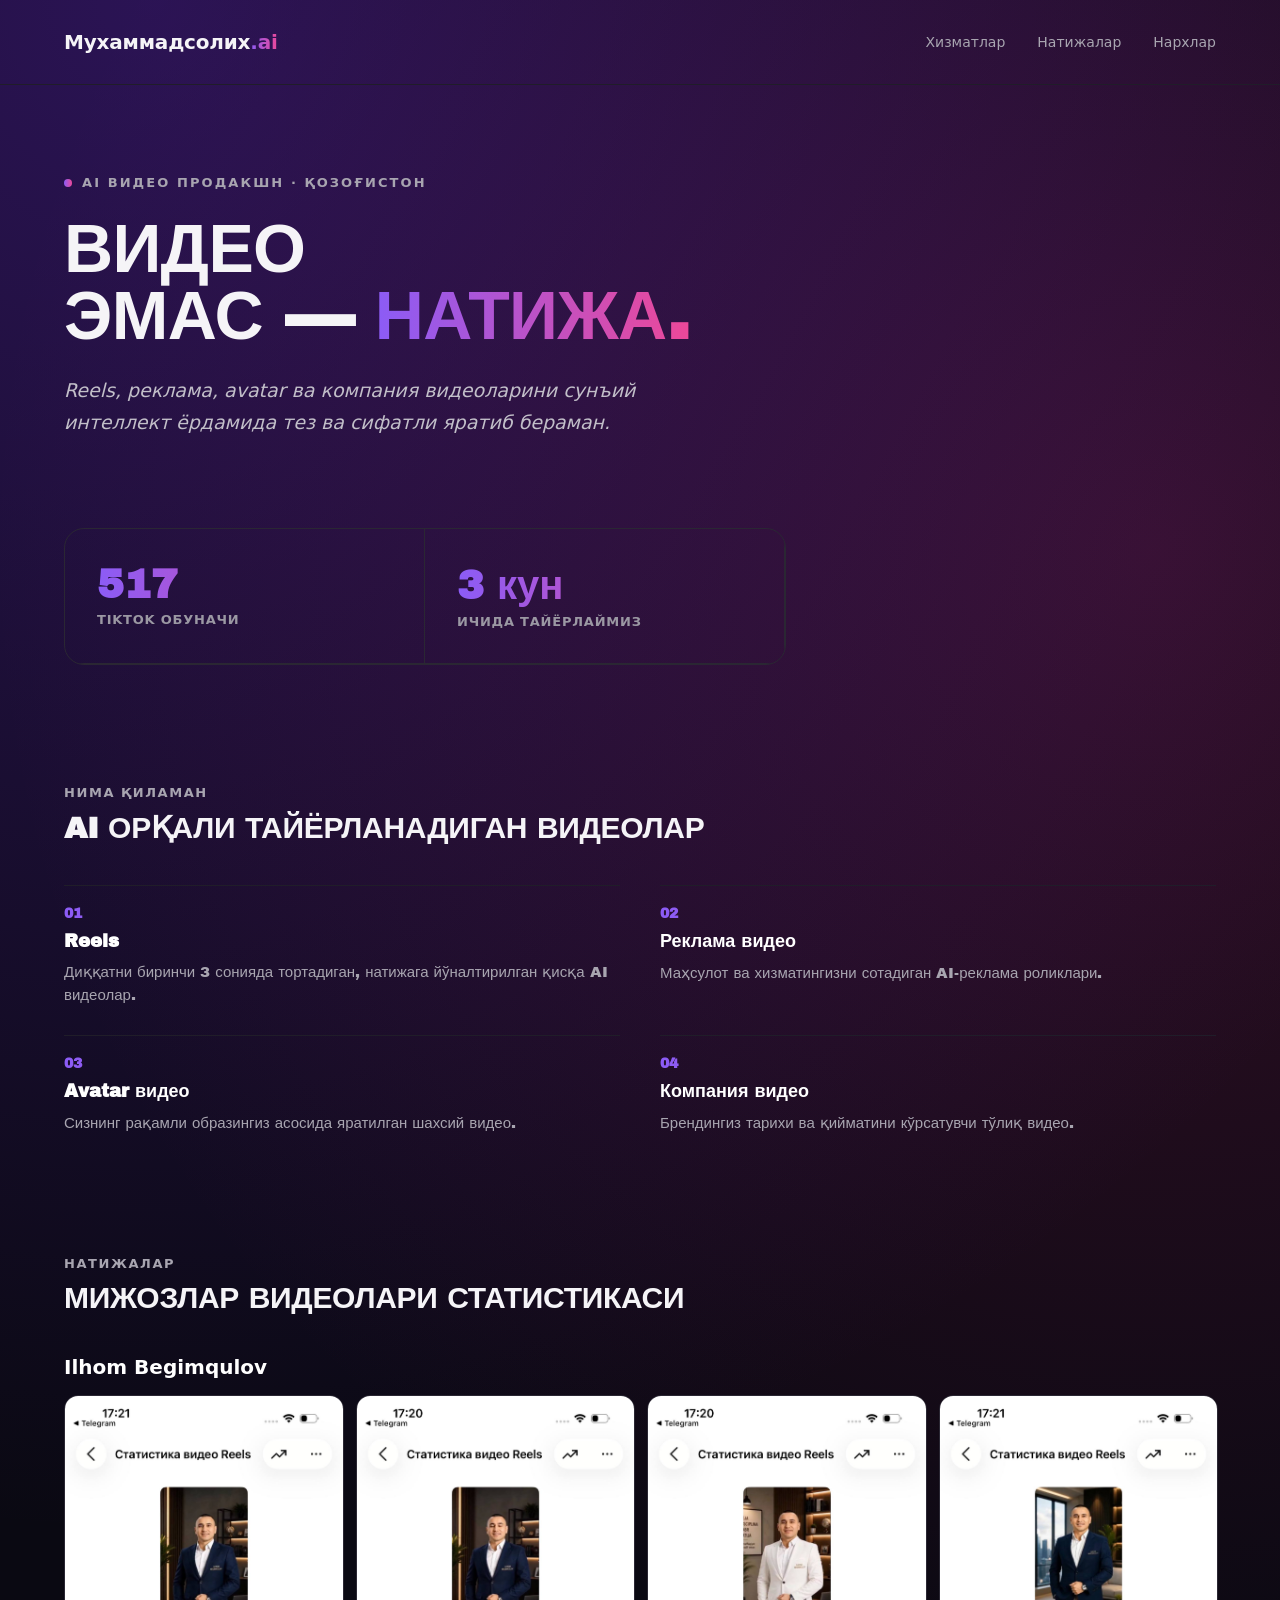
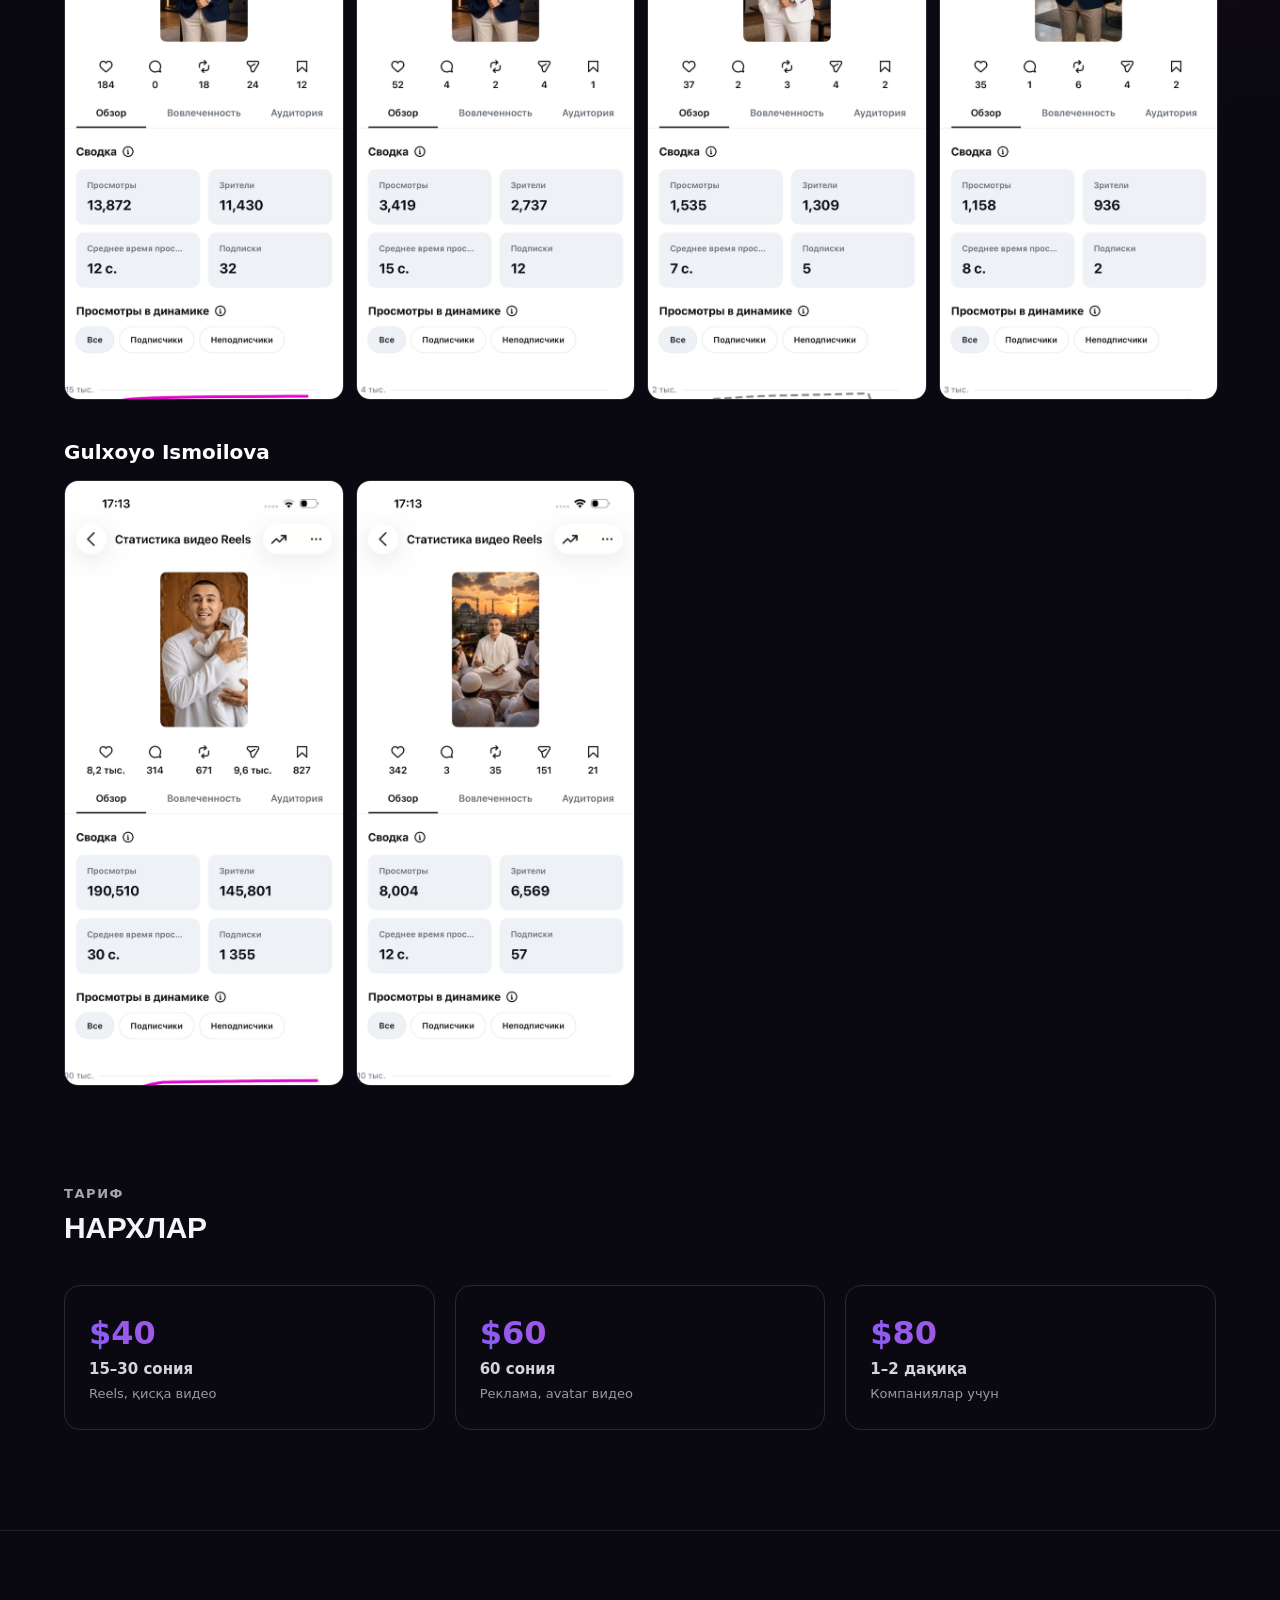
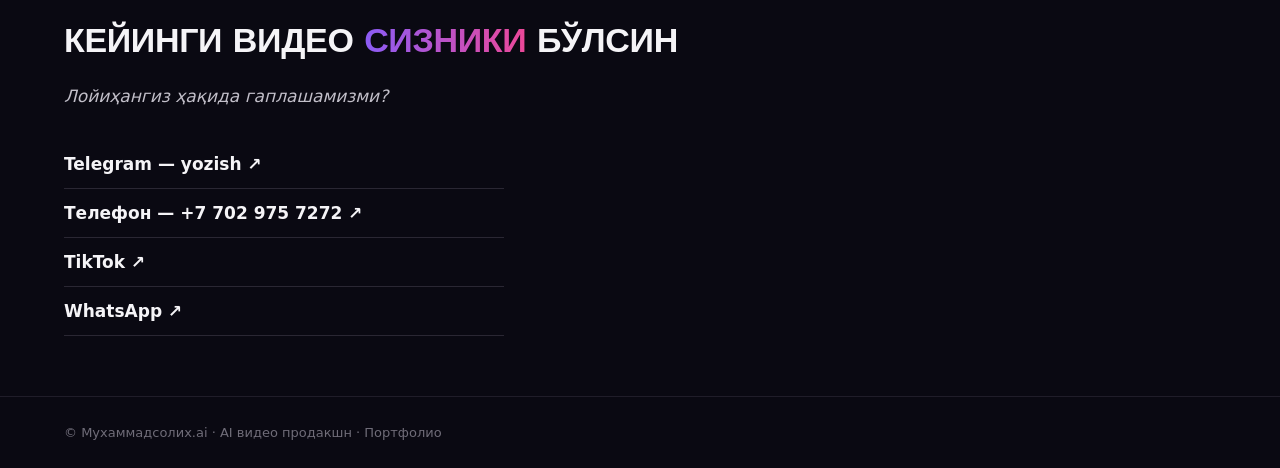
==== index.html @ e2b9514f "Add files via upload" ====
<!doctype html>
<html lang="uz">
<head>
<meta charset="utf-8">
<meta name="viewport" content="width=device-width, initial-scale=1.0">
<title>Мухаммадсолих.ai</title>
<link rel="preconnect" href="https://fonts.googleapis.com">
<link rel="stylesheet" href="https://fonts.googleapis.com/css2?family=Archivo+Black&family=Inter:ital,wght@0,400;0,600;0,700;1,400&display=swap">
<style>
  body { margin: 0; background: #0a0912; font-family: 'Archivo Black', Arial, sans-serif; color: #f5f4f7; }
  a { color: inherit; text-decoration: none; }
  .body-font { font-family: -apple-system, 'Inter var', system-ui, sans-serif; }
  .nav-link { color: #a8a5b0; transition: color .15s; font-family: -apple-system, 'Inter var', system-ui, sans-serif; }
  .nav-link:hover { color: #ffffff; }
  .grad { background: linear-gradient(90deg, #8b5cf6, #ec4899); -webkit-background-clip: text; background-clip: text; color: transparent; }
  .row-link { border-bottom: 1px solid #2a2733; transition: opacity .15s; font-family: -apple-system, 'Inter var', system-ui, sans-serif; }
  .row-link:hover { opacity: 0.6; }
  .price-card { border: 1px solid #2a2733; transition: border-color .15s; }
  .price-card:hover { border-color: #8b5cf655; }
  img { max-width: 100%; }
  @media (max-width: 760px) {
    header, section, footer { padding-left: 20px !important; padding-right: 20px !important; }
    header { flex-direction: column; align-items: flex-start !important; gap: 14px; padding-top: 22px !important; padding-bottom: 22px !important; }
    nav { gap: 20px !important; }
    h1 { font-size: 46px !important; }
    h2 { font-size: 24px !important; }
    section { padding-top: 50px !important; padding-bottom: 50px !important; }
    .g-svc, .g-price { grid-template-columns: 1fr !important; }
    .g-case { grid-template-columns: repeat(2, minmax(0, 1fr)) !important; }
    .stat-box > div { padding: 24px 18px !important; }
    .stat-box .grad { font-size: 30px !important; }
  }
</style>
</head>
<body>
<div style="width: 100%; min-height: 100%; box-sizing: border-box; display: flex; flex-direction: column; background: radial-gradient(circle at 12% 0%, #6d28d955, transparent 40%), radial-gradient(circle at 90% 15%, #db277733, transparent 35%), #0a0912;">

  <!-- HEADER -->
  <header style="width: 100%; box-sizing: border-box; padding: 30px 64px; display: flex; align-items: center; justify-content: space-between; border-bottom: 1px solid #201d29;">
    <div style="font-size: 20px; font-weight: 900; letter-spacing: -0.01em;" class="body-font">Мухаммадсолих<span class="grad">.ai</span></div>
    <nav style="display: flex; gap: 32px; align-items: center;">
      <a href="#services" class="nav-link" style="font-size: 14px;">Хизматлар</a>
      <a href="#cases" class="nav-link" style="font-size: 14px;">Натижалар</a>
      <a href="#pricing" class="nav-link" style="font-size: 14px;">Нархлар</a>
    </nav>
  </header>

  <!-- HERO -->
  <section style="width: 100%; box-sizing: border-box; padding: 90px 64px 70px; display: flex; flex-direction: column; align-items: flex-start; gap: 26px; max-width: 920px;">
    <div style="display: flex; align-items: center; gap: 10px;">
      <div style="width: 8px; height: 8px; border-radius: 50%; background: linear-gradient(90deg, #8b5cf6, #ec4899);"></div>
      <div class="body-font" style="font-size: 13px; font-weight: 700; letter-spacing: 0.16em; text-transform: uppercase; color: #a8a5b0;">AI видео продакшн · Қозоғистон</div>
    </div>
    <h1 style="margin: 0; font-size: 68px; line-height: 0.98; letter-spacing: -0.01em; text-transform: uppercase;">ВИДЕО<br>ЭМАС — <span class="grad">НАТИЖА.</span></h1>
    <p style="margin: 0; font-size: 19px; line-height: 1.65; color: #c2bfc9; max-width: 640px; font-style: italic;" class="body-font">Reels, реклама, avatar ва компания видеоларини сунъий интеллект ёрдамида тез ва сифатли яратиб бераман.</p>
  </section>

  <!-- STATS -->
  <section style="width: 100%; box-sizing: border-box; padding: 20px 64px 100px;">
    <div class="stat-box" style="display: grid; grid-template-columns: repeat(2, minmax(0, 1fr)); border: 1px solid #2a2733; border-radius: 20px; overflow: hidden; max-width: 720px;">
      <div style="padding: 34px 32px; border-right: 1px solid #2a2733; border-bottom: 1px solid #2a2733;">
        <div class="grad" style="font-size: 40px; font-weight: 900;">517</div>
        <div class="body-font" style="font-size: 13px; font-weight: 700; letter-spacing: 0.06em; text-transform: uppercase; color: #9b98a3; margin-top: 6px;">TikTok обуначи</div>
      </div>
      <div style="padding: 34px 32px; border-right: 1px solid #2a2733; border-bottom: 1px solid #2a2733;">
        <div class="grad" style="font-size: 40px; font-weight: 900;">3 кун</div>
        <div class="body-font" style="font-size: 13px; font-weight: 700; letter-spacing: 0.06em; text-transform: uppercase; color: #9b98a3; margin-top: 6px;">Ичида тайёрлаймиз</div>
      </div>
    </div>
  </section>

  <!-- SERVICES -->
  <section id="services" style="width: 100%; box-sizing: border-box; padding: 20px 64px 100px; display: flex; flex-direction: column; gap: 40px;">
    <div style="display: flex; flex-direction: column; gap: 10px;">
      <div class="body-font" style="font-size: 13px; font-weight: 700; letter-spacing: 0.12em; text-transform: uppercase; color: #a8a5b0;">Нима қиламан</div>
      <h2 style="margin: 0; font-size: 30px; text-transform: uppercase; letter-spacing: -0.01em;">AI орқали тайёрланадиган видеолар</h2>
    </div>
    <div class="g-svc" style="display: grid; grid-template-columns: repeat(2, minmax(0, 1fr)); gap: 28px 40px;" class="body-font">
      <div style="display: flex; flex-direction: column; gap: 10px; padding-top: 20px; border-top: 1px solid #201d29;">
        <div class="grad" style="font-size: 14px; font-weight: 800;">01</div>
        <div style="font-size: 18px; font-weight: 700; color: #ffffff;">Reels</div>
        <div style="font-size: 15px; line-height: 1.55; color: #a8a5b0;">Диққатни биринчи 3 сонияда тортадиган, натижага йўналтирилган қисқа AI видеолар.</div>
      </div>
      <div style="display: flex; flex-direction: column; gap: 10px; padding-top: 20px; border-top: 1px solid #201d29;">
        <div class="grad" style="font-size: 14px; font-weight: 800;">02</div>
        <div style="font-size: 18px; font-weight: 700; color: #ffffff;">Реклама видео</div>
        <div style="font-size: 15px; line-height: 1.55; color: #a8a5b0;">Маҳсулот ва хизматингизни сотадиган AI-реклама роликлари.</div>
      </div>
      <div style="display: flex; flex-direction: column; gap: 10px; padding-top: 20px; border-top: 1px solid #201d29;">
        <div class="grad" style="font-size: 14px; font-weight: 800;">03</div>
        <div style="font-size: 18px; font-weight: 700; color: #ffffff;">Avatar видео</div>
        <div style="font-size: 15px; line-height: 1.55; color: #a8a5b0;">Сизнинг рақамли образингиз асосида яратилган шахсий видео.</div>
      </div>
      <div style="display: flex; flex-direction: column; gap: 10px; padding-top: 20px; border-top: 1px solid #201d29;">
        <div class="grad" style="font-size: 14px; font-weight: 800;">04</div>
        <div style="font-size: 18px; font-weight: 700; color: #ffffff;">Компания видео</div>
        <div style="font-size: 15px; line-height: 1.55; color: #a8a5b0;">Брендингиз тарихи ва қийматини кўрсатувчи тўлиқ видео.</div>
      </div>
    </div>
  </section>

  <!-- CASES -->
  <section id="cases" style="width: 100%; box-sizing: border-box; padding: 20px 64px 100px; display: flex; flex-direction: column; gap: 40px;">
    <div style="display: flex; flex-direction: column; gap: 10px;">
      <div class="body-font" style="font-size: 13px; font-weight: 700; letter-spacing: 0.12em; text-transform: uppercase; color: #a8a5b0;">Натижалар</div>
      <h2 style="margin: 0; font-size: 30px; text-transform: uppercase; letter-spacing: -0.01em;">Мижозлар видеолари статистикаси</h2>
    </div>
    <div style="display: flex; flex-direction: column; gap: 40px;" class="body-font">
      <div style="display: flex; flex-direction: column; gap: 16px;">
        <div style="font-size: 20px; font-weight: 700; color: #ffffff;">Ilhom Begimqulov</div>
        <div class="g-case" style="display: grid; grid-template-columns: repeat(4, minmax(0, 1fr)); gap: 14px;">
          <img src="[data-uri]" style="width: 100%; height: auto; border-radius: 14px; border: 1px solid #2a2733; display: block; pointer-events: none;">
          <img src="[data-uri]" style="width: 100%; height: auto; border-radius: 14px; border: 1px solid #2a2733; display: block; pointer-events: none;">
          <img src="[data-uri]" style="width: 100%; height: auto; border-radius: 14px; border: 1px solid #2a2733; display: block; pointer-events: none;">
          <img src="[data-uri]" style="width: 100%; height: auto; border-radius: 14px; border: 1px solid #2a2733; display: block; pointer-events: none;">
        </div>
      </div>
      <div style="display: flex; flex-direction: column; gap: 16px;">
        <div style="font-size: 20px; font-weight: 700; color: #ffffff;">Gulxoyo Ismoilova</div>
        <div class="g-case" style="display: grid; grid-template-columns: repeat(4, minmax(0, 1fr)); gap: 14px;">
          <img src="[data-uri]" style="width: 100%; height: auto; border-radius: 14px; border: 1px solid #2a2733; display: block; pointer-events: none;">
          <img src="[data-uri]" style="width: 100%; height: auto; border-radius: 14px; border: 1px solid #2a2733; display: block; pointer-events: none;">
        </div>
      </div>
    </div>
  </section>

  <!-- PRICING -->
  <section id="pricing" style="width: 100%; box-sizing: border-box; padding: 0 64px 100px; display: flex; flex-direction: column; gap: 40px;" class="body-font">
    <div style="display: flex; flex-direction: column; gap: 10px;">
      <div style="font-size: 13px; font-weight: 700; letter-spacing: 0.12em; text-transform: uppercase; color: #a8a5b0;">Тариф</div>
      <h2 style="margin: 0; font-size: 30px; text-transform: uppercase; letter-spacing: -0.01em; font-family: 'Archivo Black', Arial, sans-serif; color: #f5f4f7;">Нархлар</h2>
    </div>
    <div class="g-price" style="display: grid; grid-template-columns: repeat(3, minmax(0, 1fr)); gap: 20px;">
      <div class="price-card" style="display: flex; flex-direction: column; gap: 8px; padding: 28px 24px; border-radius: 16px;">
        <div class="grad" style="font-size: 32px; font-weight: 900;">$40</div>
        <div style="font-size: 15px; color: #d6d3dc; font-weight: 700;">15–30 сония</div>
        <div style="font-size: 13px; color: #9b98a3;">Reels, қисқа видео</div>
      </div>
      <div class="price-card" style="display: flex; flex-direction: column; gap: 8px; padding: 28px 24px; border-radius: 16px;">
        <div class="grad" style="font-size: 32px; font-weight: 900;">$60</div>
        <div style="font-size: 15px; color: #d6d3dc; font-weight: 700;">60 сония</div>
        <div style="font-size: 13px; color: #9b98a3;">Реклама, avatar видео</div>
      </div>
      <div class="price-card" style="display: flex; flex-direction: column; gap: 8px; padding: 28px 24px; border-radius: 16px;">
        <div class="grad" style="font-size: 32px; font-weight: 900;">$80</div>
        <div style="font-size: 15px; color: #d6d3dc; font-weight: 700;">1–2 дақиқа</div>
        <div style="font-size: 13px; color: #9b98a3;">Компаниялар учун</div>
      </div>
    </div>
  </section>

  <!-- CONTACT -->
  <section id="contact" style="width: 100%; box-sizing: border-box; padding: 90px 64px 60px; display: flex; flex-direction: column; gap: 26px; border-top: 1px solid #201d29;">
    <h2 style="margin: 0; font-size: 34px; text-transform: uppercase; letter-spacing: -0.01em; max-width: 620px;">Кейинги видео <span class="grad">сизники</span> бўлсин</h2>
    <p class="body-font" style="margin: 0; font-size: 17px; color: #c2bfc9; font-style: italic;">Лойиҳангиз ҳақида гаплашамизми?</p>
    <div style="display: flex; flex-direction: column; gap: 0; max-width: 440px; margin-top: 8px;" class="body-font">
      <a href="https://t.me/M2013M01" class="row-link" style="font-size: 17px; font-weight: 600; padding: 14px 0; color: #f5f4f7;">Telegram — yozish ↗</a>
      <a href="tel:+77029757272" class="row-link" style="font-size: 17px; font-weight: 600; padding: 14px 0; color: #f5f4f7;">Телефон — +7 702 975 7272 ↗</a>
      <a href="https://www.tiktok.com/@muhammadsolih.ai" class="row-link" style="font-size: 17px; font-weight: 600; padding: 14px 0; color: #f5f4f7;">TikTok ↗</a>
      <a href="https://wa.me/qr/QH7MLJW7DTNBD1" class="row-link" style="font-size: 17px; font-weight: 600; padding: 14px 0; color: #f5f4f7;">WhatsApp ↗</a>
    </div>
  </section>

  <!-- FOOTER -->
  <footer style="width: 100%; box-sizing: border-box; padding: 28px 64px; display: flex; align-items: center; justify-content: space-between; border-top: 1px solid #201d29;" class="body-font">
    <div style="font-size: 13px; color: #6f6c78;">© Мухаммадсолих.ai · AI видео продакшн · Портфолио</div>
  </footer>

</div>
</body>
</html>
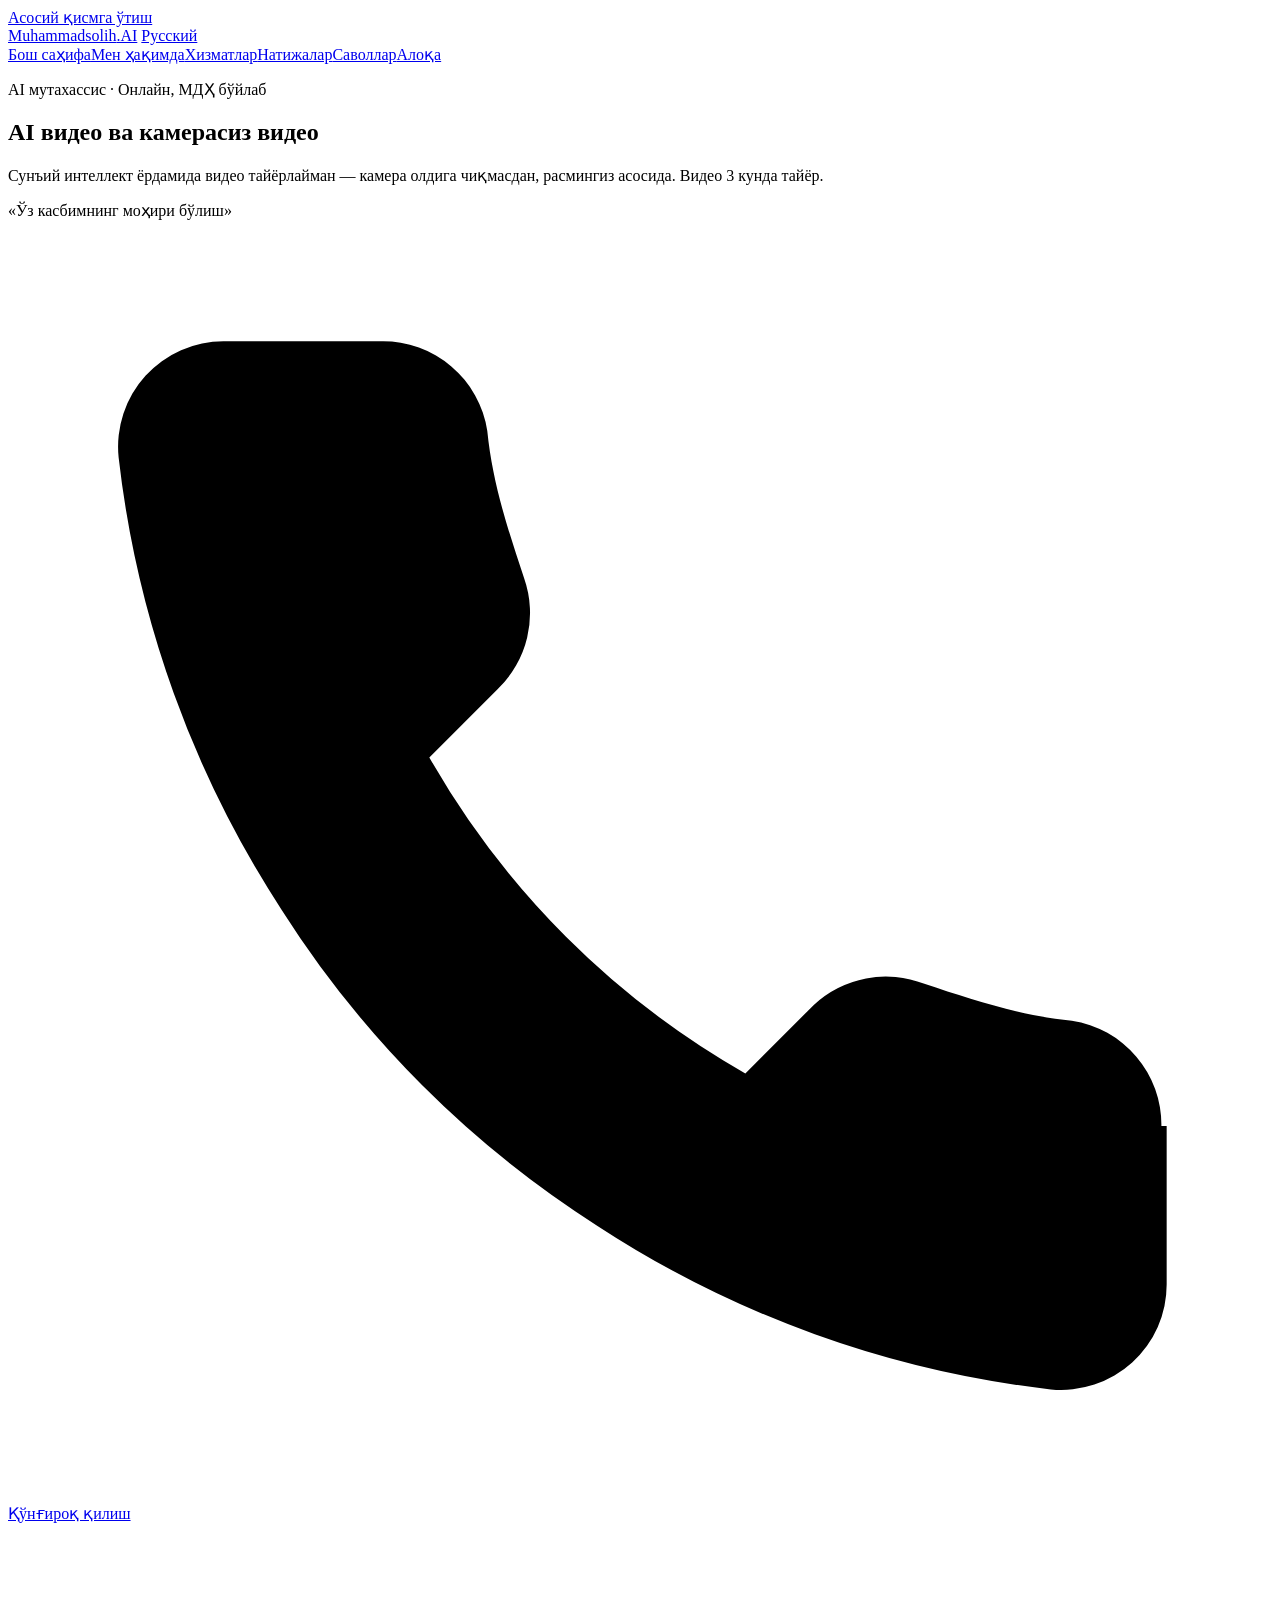
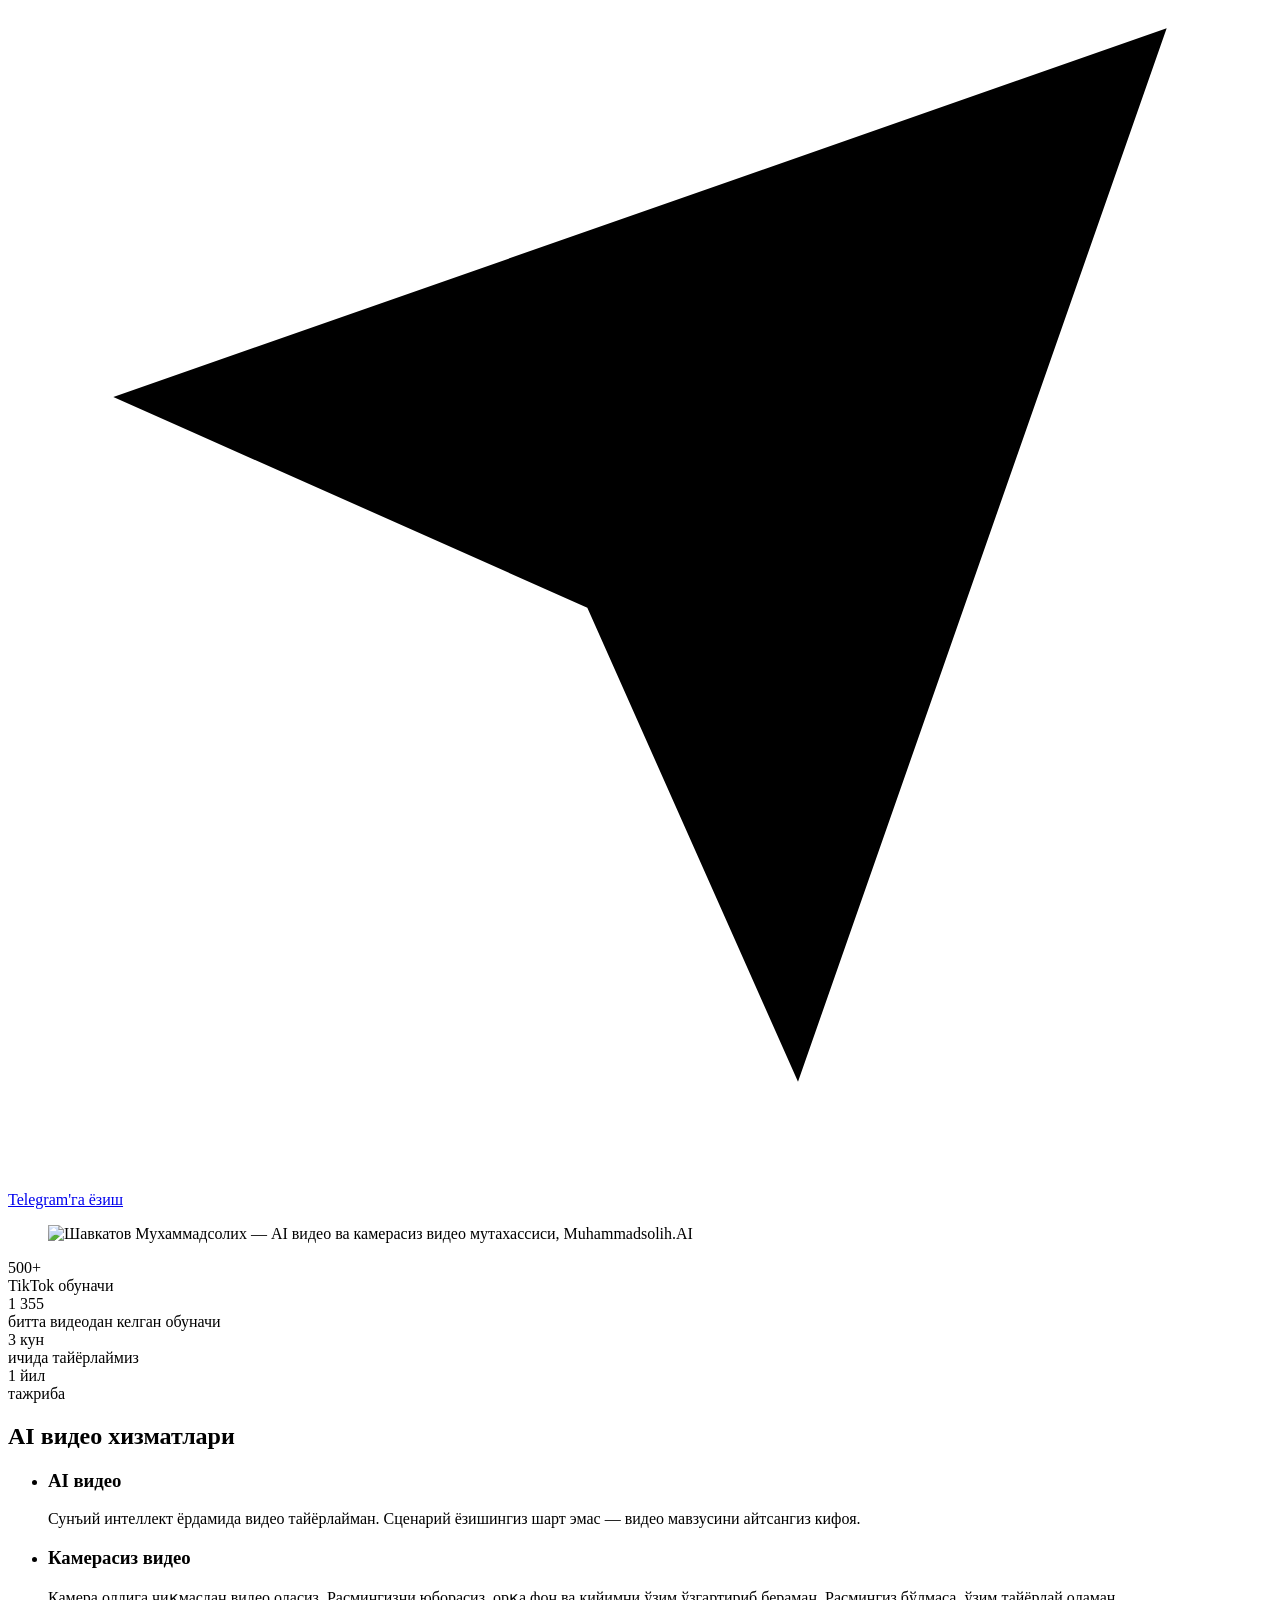
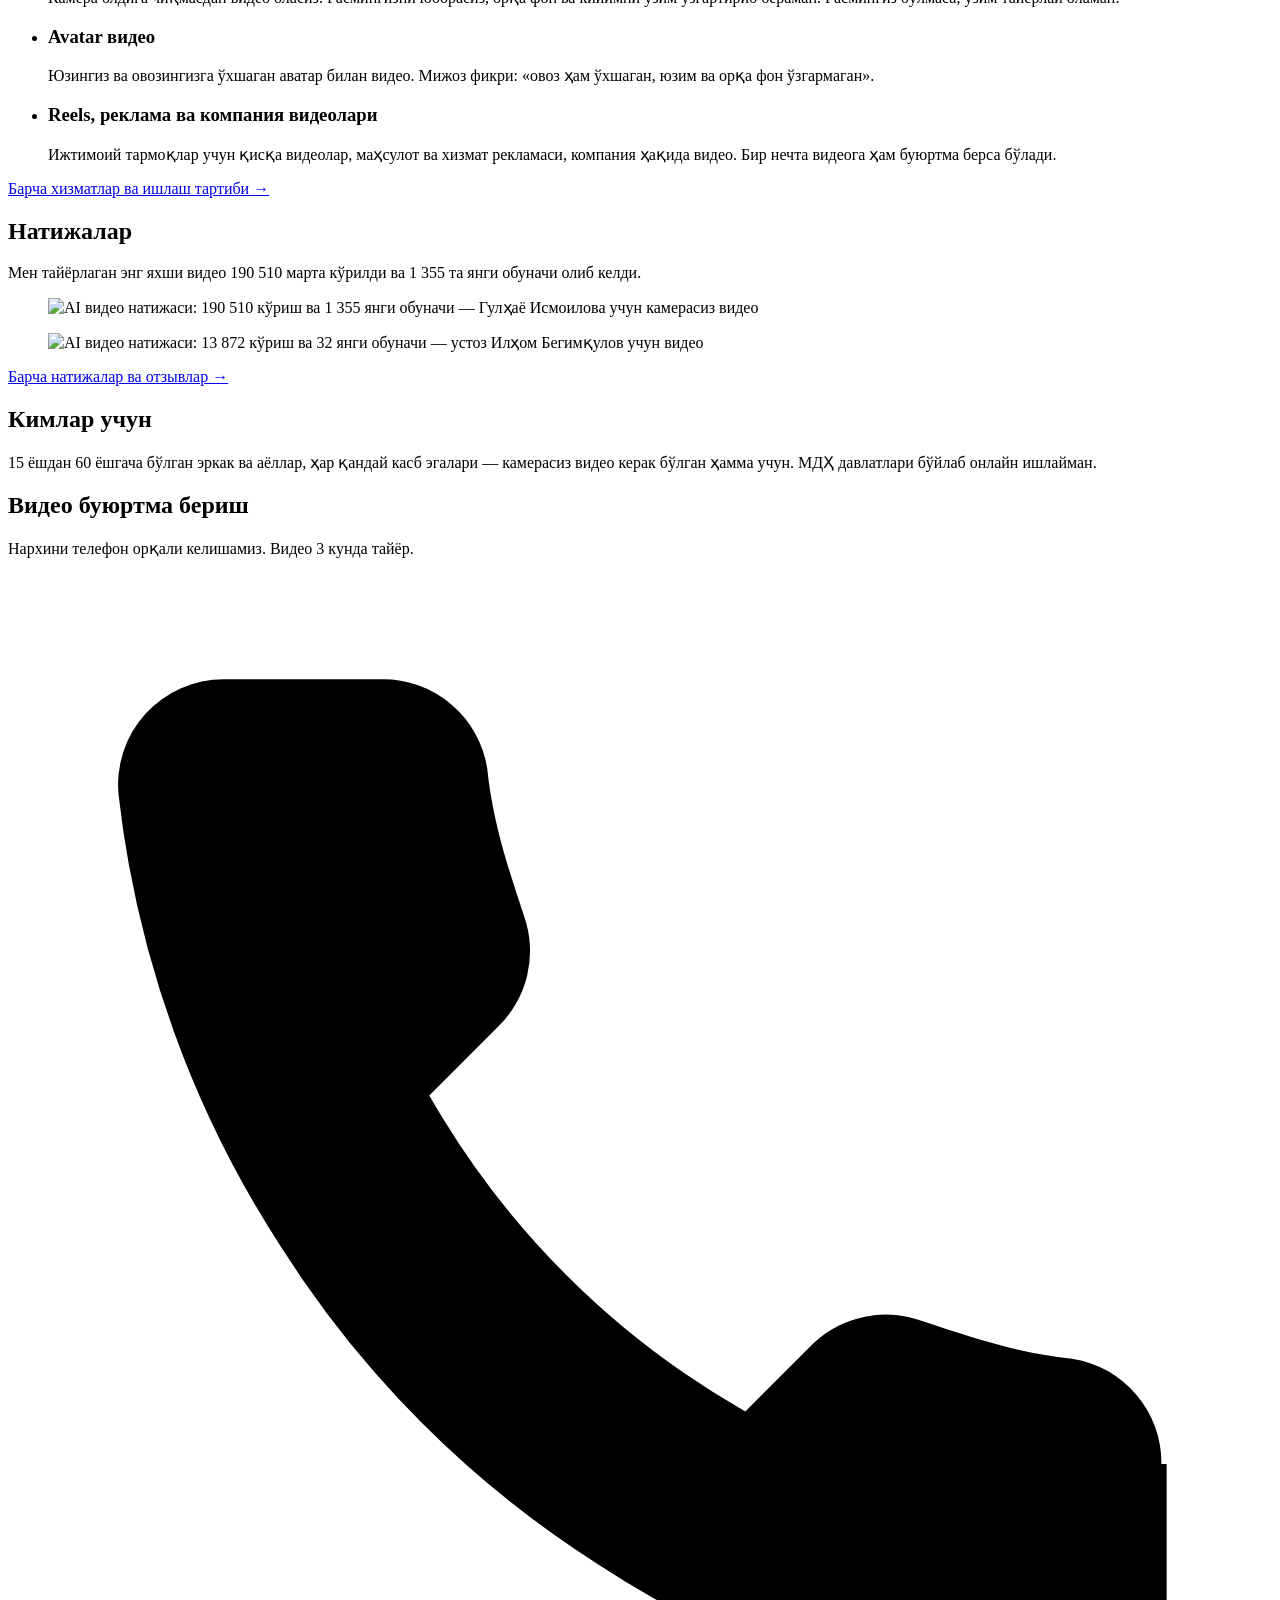
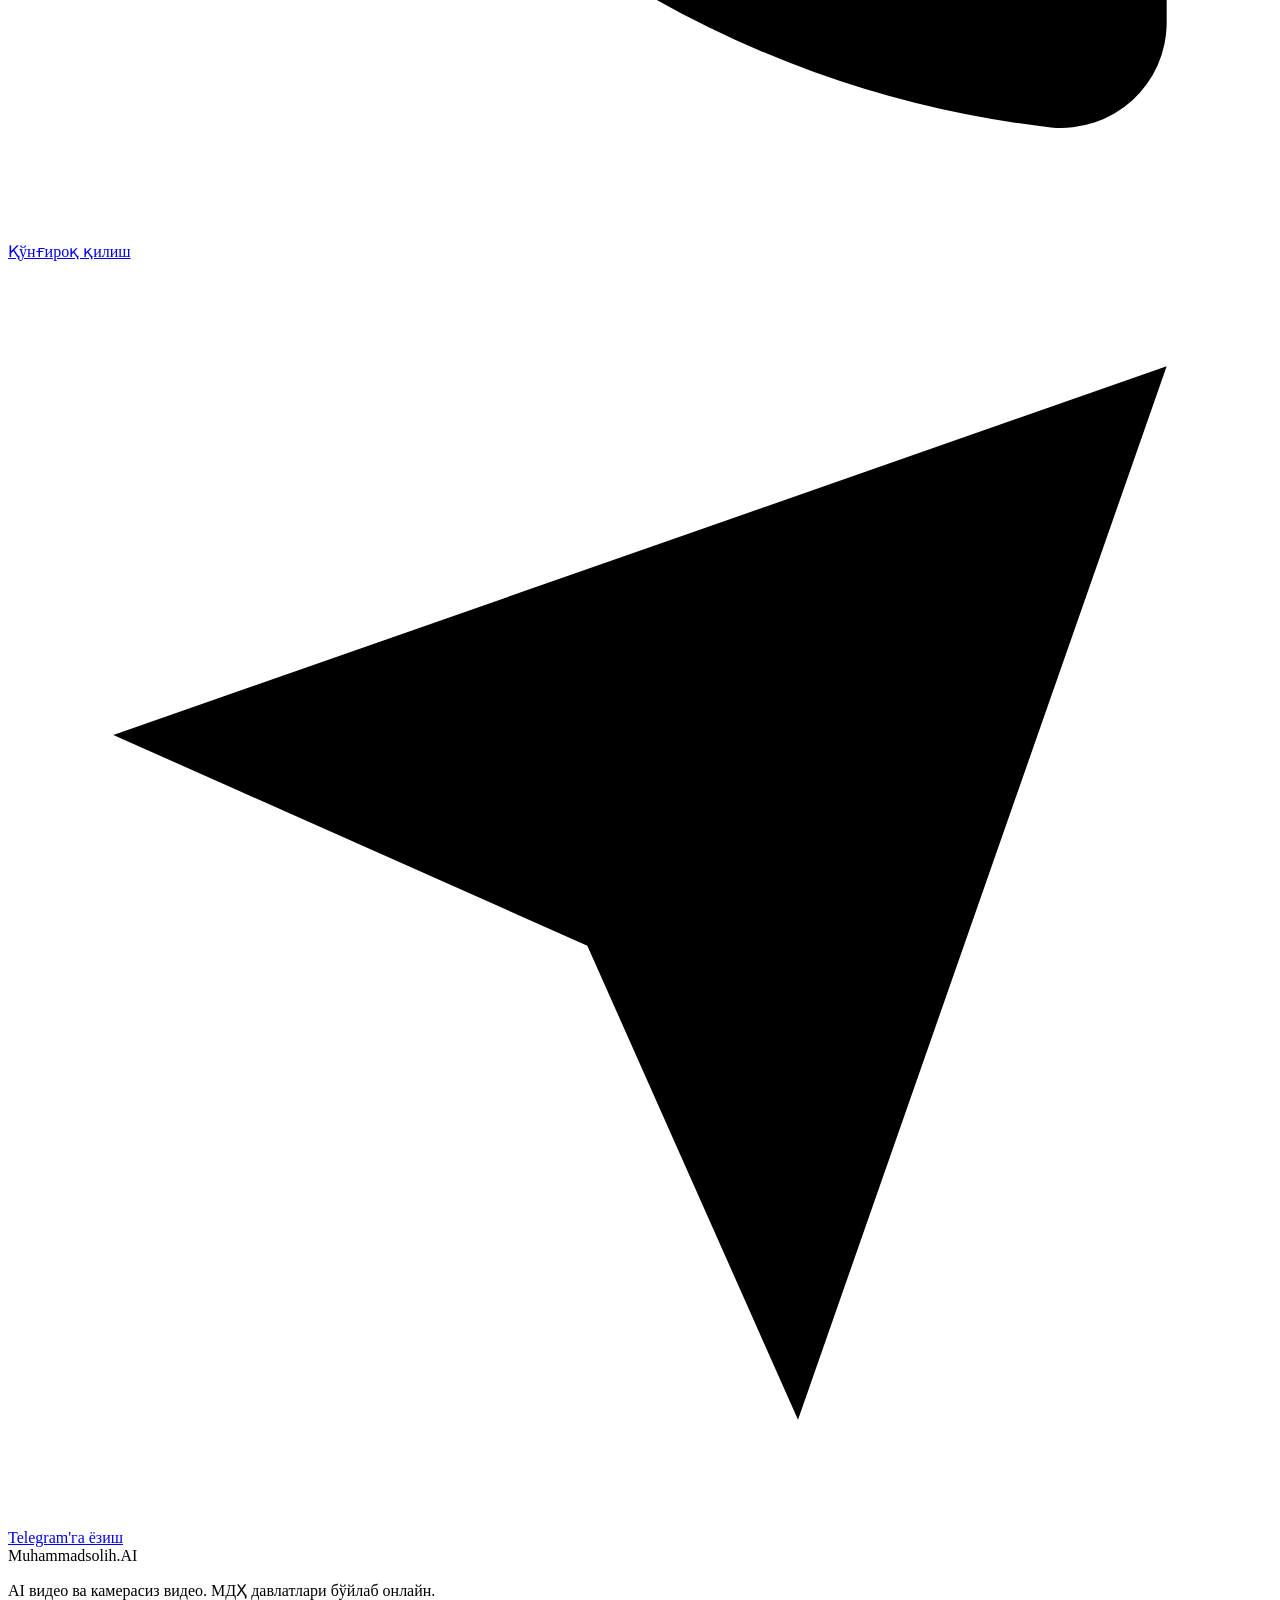
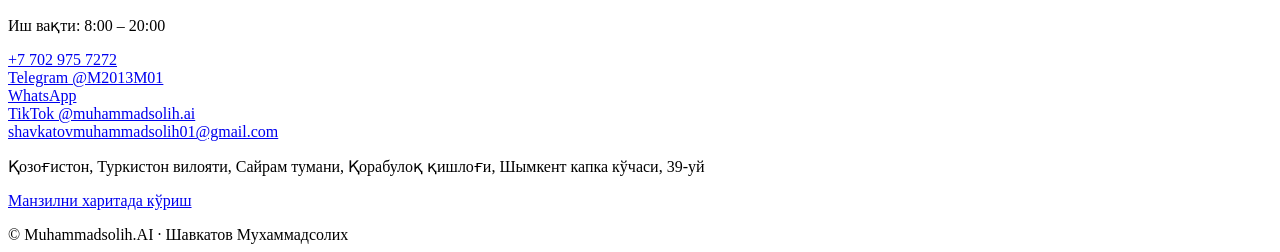
==== commit 5a1f0cb4: "Add files via upload" ====
--- a/index.html
+++ b/index.html
@@ -2,171 +2,83 @@
 <html lang="uz">
 <head>
 <meta charset="utf-8">
-<meta name="viewport" content="width=device-width, initial-scale=1.0">
-<title>Мухаммадсолих.ai</title>
-<link rel="preconnect" href="https://fonts.googleapis.com">
-<link rel="stylesheet" href="https://fonts.googleapis.com/css2?family=Archivo+Black&family=Inter:ital,wght@0,400;0,600;0,700;1,400&display=swap">
-<style>
-  body { margin: 0; background: #0a0912; font-family: 'Archivo Black', Arial, sans-serif; color: #f5f4f7; }
-  a { color: inherit; text-decoration: none; }
-  .body-font { font-family: -apple-system, 'Inter var', system-ui, sans-serif; }
-  .nav-link { color: #a8a5b0; transition: color .15s; font-family: -apple-system, 'Inter var', system-ui, sans-serif; }
-  .nav-link:hover { color: #ffffff; }
-  .grad { background: linear-gradient(90deg, #8b5cf6, #ec4899); -webkit-background-clip: text; background-clip: text; color: transparent; }
-  .row-link { border-bottom: 1px solid #2a2733; transition: opacity .15s; font-family: -apple-system, 'Inter var', system-ui, sans-serif; }
-  .row-link:hover { opacity: 0.6; }
-  .price-card { border: 1px solid #2a2733; transition: border-color .15s; }
-  .price-card:hover { border-color: #8b5cf655; }
-  img { max-width: 100%; }
-  @media (max-width: 760px) {
-    header, section, footer { padding-left: 20px !important; padding-right: 20px !important; }
-    header { flex-direction: column; align-items: flex-start !important; gap: 14px; padding-top: 22px !important; padding-bottom: 22px !important; }
-    nav { gap: 20px !important; }
-    h1 { font-size: 46px !important; }
-    h2 { font-size: 24px !important; }
-    section { padding-top: 50px !important; padding-bottom: 50px !important; }
-    .g-svc, .g-price { grid-template-columns: 1fr !important; }
-    .g-case { grid-template-columns: repeat(2, minmax(0, 1fr)) !important; }
-    .stat-box > div { padding: 24px 18px !important; }
-    .stat-box .grad { font-size: 30px !important; }
-  }
-</style>
+<meta name="viewport" content="width=device-width, initial-scale=1">
+<title>AI видео ва камерасиз видео — Muhammadsolih.AI</title>
+<meta name="description" content="AI видео ва камерасиз видео тайёрлаш: расмингиздан видео, avatar, reels. 3 кунда тайёр. МДҲ бўйлаб онлайн. Телефон: +7 702 975 7272.">
+<link rel="canonical" href="https://magical-tiramisu-feb652.netlify.app/">
+<link rel="alternate" hreflang="uz" href="https://magical-tiramisu-feb652.netlify.app/">
+<link rel="alternate" hreflang="ru" href="https://magical-tiramisu-feb652.netlify.app/ru/">
+<link rel="alternate" hreflang="x-default" href="https://magical-tiramisu-feb652.netlify.app/">
+<meta name="robots" content="index, follow">
+<meta name="author" content="Шавкатов Мухаммадсолих">
+<meta name="theme-color" content="#0a0912">
+<meta property="og:type" content="website">
+<meta property="og:site_name" content="Muhammadsolih.AI">
+<meta property="og:title" content="AI видео ва камерасиз видео — Muhammadsolih.AI">
+<meta property="og:description" content="AI видео ва камерасиз видео тайёрлаш: расмингиздан видео, avatar, reels. 3 кунда тайёр. МДҲ бўйлаб онлайн. Телефон: +7 702 975 7272.">
+<meta property="og:url" content="https://magical-tiramisu-feb652.netlify.app/">
+<meta property="og:image" content="https://magical-tiramisu-feb652.netlify.app/images/og-image.jpg">
+<meta property="og:image:width" content="1200">
+<meta property="og:image:height" content="630">
+<meta property="og:image:alt" content="Muhammadsolih.AI — AI видео ва камерасиз видео">
+<meta property="og:locale" content="uz_UZ">
+<meta property="og:locale:alternate" content="ru_RU">
+<meta name="twitter:card" content="summary_large_image">
+<meta name="twitter:title" content="AI видео ва камерасиз видео — Muhammadsolih.AI">
+<meta name="twitter:description" content="AI видео ва камерасиз видео тайёрлаш: расмингиздан видео, avatar, reels. 3 кунда тайёр. МДҲ бўйлаб онлайн. Телефон: +7 702 975 7272.">
+<meta name="twitter:image" content="https://magical-tiramisu-feb652.netlify.app/images/og-image.jpg">
+<link rel="icon" href="favicon.ico" sizes="any">
+<link rel="icon" type="image/png" sizes="32x32" href="favicon-32x32.png">
+<link rel="apple-touch-icon" href="apple-touch-icon.png">
+<link rel="stylesheet" href="css/style.css">
+<script type="application/ld+json">{"@context": "https://schema.org", "@type": "Person", "@id": "https://magical-tiramisu-feb652.netlify.app/#person", "name": "Шавкатов Мухаммадсолих", "givenName": "Мухаммадсолих", "familyName": "Шавкатов", "jobTitle": "AI мутахассис", "url": "https://magical-tiramisu-feb652.netlify.app/", "image": "https://magical-tiramisu-feb652.netlify.app/images/shavkatov-muhammadsolih-ai-mutaxassis.jpg", "email": "mailto:shavkatovmuhammadsolih01@gmail.com", "telephone": "+77029757272", "sameAs": ["https://www.tiktok.com/@muhammadsolih.ai", "https://t.me/M2013M01"], "worksFor": {"@id": "https://magical-tiramisu-feb652.netlify.app/#business"}}</script>
+<script type="application/ld+json">{"@context": "https://schema.org", "@type": "ProfessionalService", "@id": "https://magical-tiramisu-feb652.netlify.app/#business", "name": "Muhammadsolih.AI", "url": "https://magical-tiramisu-feb652.netlify.app/", "image": "https://magical-tiramisu-feb652.netlify.app/images/og-image.jpg", "logo": "https://magical-tiramisu-feb652.netlify.app/images/icon-512.png", "telephone": "+77029757272", "email": "shavkatovmuhammadsolih01@gmail.com", "slogan": "Ўз касбимнинг моҳири бўлиш", "founder": {"@id": "https://magical-tiramisu-feb652.netlify.app/#person"}, "address": {"@type": "PostalAddress", "streetAddress": "Шымкент капка кўчаси, 39", "addressLocality": "Қорабулоқ", "addressRegion": "Туркистон вилояти, Сайрам тумани", "addressCountry": "KZ"}, "areaServed": {"@type": "Place", "name": "МДҲ давлатлари"}, "hasMap": "https://www.google.com/maps/search/?api=1&query=%D0%9A%D0%B0%D0%B7%D0%B0%D1%85%D1%81%D1%82%D0%B0%D0%BD%2C%20%D0%A2%D1%83%D1%80%D0%BA%D0%B5%D1%81%D1%82%D0%B0%D0%BD%D1%81%D0%BA%D0%B0%D1%8F%20%D0%BE%D0%B1%D0%BB%D0%B0%D1%81%D1%82%D1%8C%2C%20%D0%A1%D0%B0%D0%B9%D1%80%D0%B0%D0%BC%D1%81%D0%BA%D0%B8%D0%B9%20%D1%80%D0%B0%D0%B9%D0%BE%D0%BD%2C%20%D1%81%D0%B5%D0%BB%D0%BE%20%D0%9A%D0%B0%D1%80%D0%B0%D0%B1%D1%83%D0%BB%D0%B0%D0%BA%2C%20%D1%83%D0%BB%D0%B8%D1%86%D0%B0%20%D0%A8%D1%8B%D0%BC%D0%BA%D0%B5%D0%BD%D1%82%20%D0%BA%D0%B0%D0%BF%D0%BA%D0%B0%2039", "sameAs": ["https://www.tiktok.com/@muhammadsolih.ai", "https://t.me/M2013M01"]}</script>
+<script type="application/ld+json">{"@context": "https://schema.org", "@type": "BreadcrumbList", "itemListElement": [{"@type": "ListItem", "position": 1, "name": "Бош саҳифа", "item": "https://magical-tiramisu-feb652.netlify.app/"}]}</script>
 </head>
 <body>
-<div style="width: 100%; min-height: 100%; box-sizing: border-box; display: flex; flex-direction: column; background: radial-gradient(circle at 12% 0%, #6d28d955, transparent 40%), radial-gradient(circle at 90% 15%, #db277733, transparent 35%), #0a0912;">
-
-  <!-- HEADER -->
-  <header style="width: 100%; box-sizing: border-box; padding: 30px 64px; display: flex; align-items: center; justify-content: space-between; border-bottom: 1px solid #201d29;">
-    <div style="font-size: 20px; font-weight: 900; letter-spacing: -0.01em;" class="body-font">Мухаммадсолих<span class="grad">.ai</span></div>
-    <nav style="display: flex; gap: 32px; align-items: center;">
-      <a href="#services" class="nav-link" style="font-size: 14px;">Хизматлар</a>
-      <a href="#cases" class="nav-link" style="font-size: 14px;">Натижалар</a>
-      <a href="#pricing" class="nav-link" style="font-size: 14px;">Нархлар</a>
-    </nav>
-  </header>
-
-  <!-- HERO -->
-  <section style="width: 100%; box-sizing: border-box; padding: 90px 64px 70px; display: flex; flex-direction: column; align-items: flex-start; gap: 26px; max-width: 920px;">
-    <div style="display: flex; align-items: center; gap: 10px;">
-      <div style="width: 8px; height: 8px; border-radius: 50%; background: linear-gradient(90deg, #8b5cf6, #ec4899);"></div>
-      <div class="body-font" style="font-size: 13px; font-weight: 700; letter-spacing: 0.16em; text-transform: uppercase; color: #a8a5b0;">AI видео продакшн · Қозоғистон</div>
-    </div>
-    <h1 style="margin: 0; font-size: 68px; line-height: 0.98; letter-spacing: -0.01em; text-transform: uppercase;">ВИДЕО<br>ЭМАС — <span class="grad">НАТИЖА.</span></h1>
-    <p style="margin: 0; font-size: 19px; line-height: 1.65; color: #c2bfc9; max-width: 640px; font-style: italic;" class="body-font">Reels, реклама, avatar ва компания видеоларини сунъий интеллект ёрдамида тез ва сифатли яратиб бераман.</p>
-  </section>
-
-  <!-- STATS -->
-  <section style="width: 100%; box-sizing: border-box; padding: 20px 64px 100px;">
-    <div class="stat-box" style="display: grid; grid-template-columns: repeat(2, minmax(0, 1fr)); border: 1px solid #2a2733; border-radius: 20px; overflow: hidden; max-width: 720px;">
-      <div style="padding: 34px 32px; border-right: 1px solid #2a2733; border-bottom: 1px solid #2a2733;">
-        <div class="grad" style="font-size: 40px; font-weight: 900;">517</div>
-        <div class="body-font" style="font-size: 13px; font-weight: 700; letter-spacing: 0.06em; text-transform: uppercase; color: #9b98a3; margin-top: 6px;">TikTok обуначи</div>
-      </div>
-      <div style="padding: 34px 32px; border-right: 1px solid #2a2733; border-bottom: 1px solid #2a2733;">
-        <div class="grad" style="font-size: 40px; font-weight: 900;">3 кун</div>
-        <div class="body-font" style="font-size: 13px; font-weight: 700; letter-spacing: 0.06em; text-transform: uppercase; color: #9b98a3; margin-top: 6px;">Ичида тайёрлаймиз</div>
-      </div>
-    </div>
-  </section>
-
-  <!-- SERVICES -->
-  <section id="services" style="width: 100%; box-sizing: border-box; padding: 20px 64px 100px; display: flex; flex-direction: column; gap: 40px;">
-    <div style="display: flex; flex-direction: column; gap: 10px;">
-      <div class="body-font" style="font-size: 13px; font-weight: 700; letter-spacing: 0.12em; text-transform: uppercase; color: #a8a5b0;">Нима қиламан</div>
-      <h2 style="margin: 0; font-size: 30px; text-transform: uppercase; letter-spacing: -0.01em;">AI орқали тайёрланадиган видеолар</h2>
-    </div>
-    <div class="g-svc" style="display: grid; grid-template-columns: repeat(2, minmax(0, 1fr)); gap: 28px 40px;" class="body-font">
-      <div style="display: flex; flex-direction: column; gap: 10px; padding-top: 20px; border-top: 1px solid #201d29;">
-        <div class="grad" style="font-size: 14px; font-weight: 800;">01</div>
-        <div style="font-size: 18px; font-weight: 700; color: #ffffff;">Reels</div>
-        <div style="font-size: 15px; line-height: 1.55; color: #a8a5b0;">Диққатни биринчи 3 сонияда тортадиган, натижага йўналтирилган қисқа AI видеолар.</div>
-      </div>
-      <div style="display: flex; flex-direction: column; gap: 10px; padding-top: 20px; border-top: 1px solid #201d29;">
-        <div class="grad" style="font-size: 14px; font-weight: 800;">02</div>
-        <div style="font-size: 18px; font-weight: 700; color: #ffffff;">Реклама видео</div>
-        <div style="font-size: 15px; line-height: 1.55; color: #a8a5b0;">Маҳсулот ва хизматингизни сотадиган AI-реклама роликлари.</div>
-      </div>
-      <div style="display: flex; flex-direction: column; gap: 10px; padding-top: 20px; border-top: 1px solid #201d29;">
-        <div class="grad" style="font-size: 14px; font-weight: 800;">03</div>
-        <div style="font-size: 18px; font-weight: 700; color: #ffffff;">Avatar видео</div>
-        <div style="font-size: 15px; line-height: 1.55; color: #a8a5b0;">Сизнинг рақамли образингиз асосида яратилган шахсий видео.</div>
-      </div>
-      <div style="display: flex; flex-direction: column; gap: 10px; padding-top: 20px; border-top: 1px solid #201d29;">
-        <div class="grad" style="font-size: 14px; font-weight: 800;">04</div>
-        <div style="font-size: 18px; font-weight: 700; color: #ffffff;">Компания видео</div>
-        <div style="font-size: 15px; line-height: 1.55; color: #a8a5b0;">Брендингиз тарихи ва қийматини кўрсатувчи тўлиқ видео.</div>
-      </div>
-    </div>
-  </section>
-
-  <!-- CASES -->
-  <section id="cases" style="width: 100%; box-sizing: border-box; padding: 20px 64px 100px; display: flex; flex-direction: column; gap: 40px;">
-    <div style="display: flex; flex-direction: column; gap: 10px;">
-      <div class="body-font" style="font-size: 13px; font-weight: 700; letter-spacing: 0.12em; text-transform: uppercase; color: #a8a5b0;">Натижалар</div>
-      <h2 style="margin: 0; font-size: 30px; text-transform: uppercase; letter-spacing: -0.01em;">Мижозлар видеолари статистикаси</h2>
-    </div>
-    <div style="display: flex; flex-direction: column; gap: 40px;" class="body-font">
-      <div style="display: flex; flex-direction: column; gap: 16px;">
-        <div style="font-size: 20px; font-weight: 700; color: #ffffff;">Ilhom Begimqulov</div>
-        <div class="g-case" style="display: grid; grid-template-columns: repeat(4, minmax(0, 1fr)); gap: 14px;">
-          <img src="[data-uri]" style="width: 100%; height: auto; border-radius: 14px; border: 1px solid #2a2733; display: block; pointer-events: none;">
-          <img src="[data-uri]